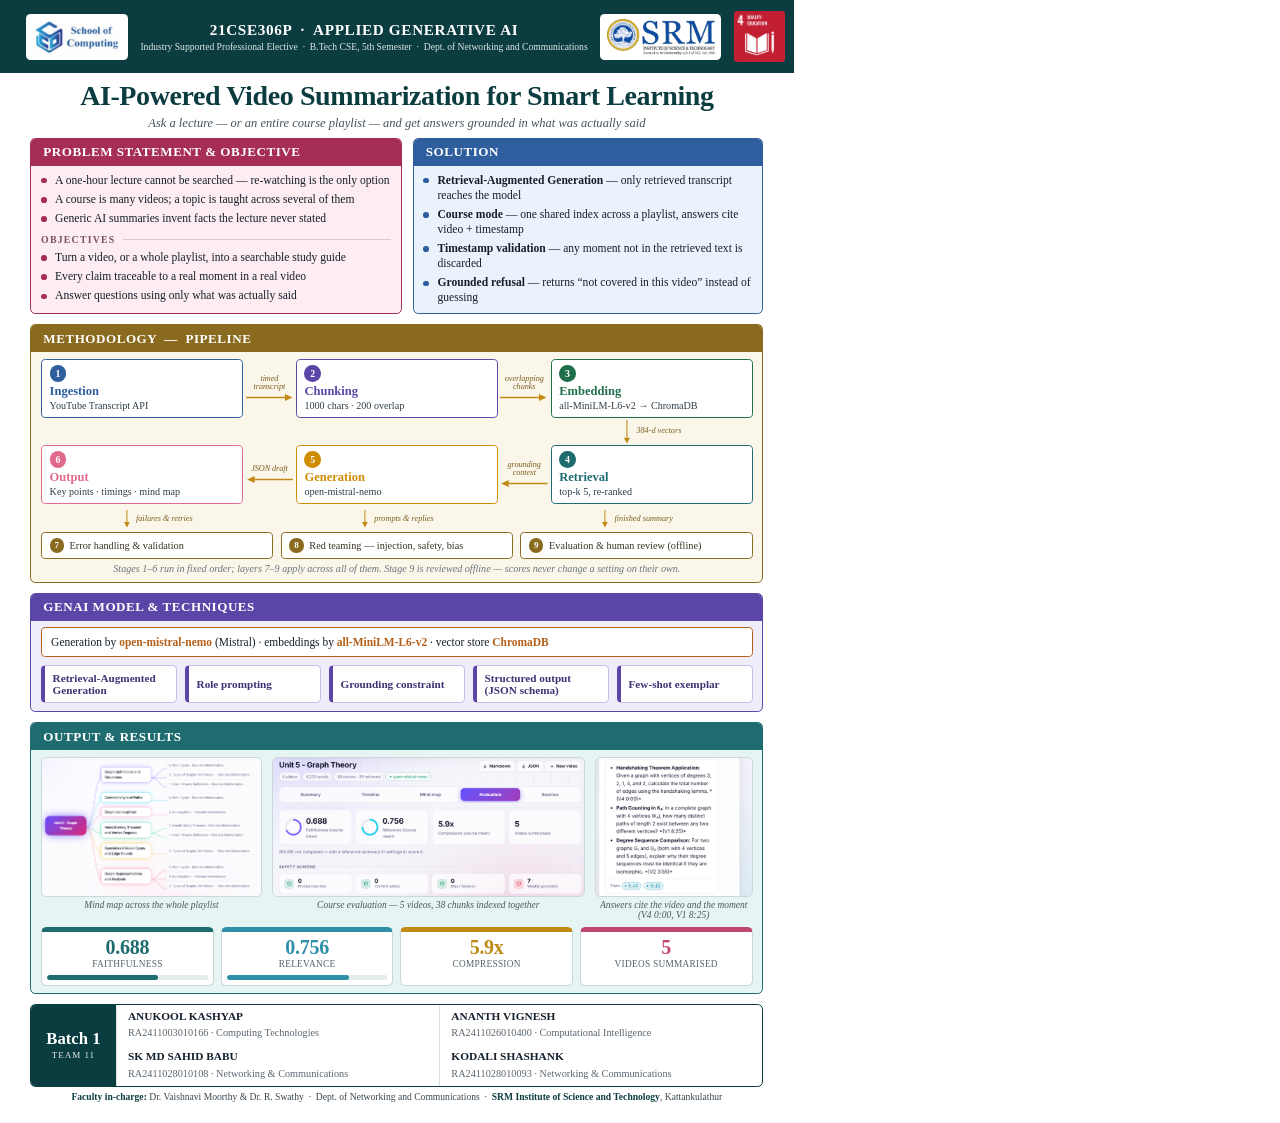
==== docs/Poster_Team11.html @ f467fb9b "Initial commit: LectureLens YouTube lecture and playlist summariser RAG pipeline (ingest, chunk, emb" ====
<!doctype html>
<html lang="en"><head><meta charset="utf-8"><title>Poster — Team 11</title>
<style>
  @page { size: A4 portrait; margin: 0; }
  * { box-sizing: border-box; margin: 0; padding: 0; }
  html, body {
    font-family: Cambria, Caladea, "Liberation Serif", Georgia, serif;
    color: #15202B; background: #fff;
  }
  .sheet { width: 210mm; height: 297mm; padding: 0 0 5mm;
            display: flex; flex-direction: column; overflow: hidden; }

  /* ---------- header band ---------- */
  .band { background: #0B3C40; color: #fff; padding: 3mm 7mm 2.8mm;
           display: flex; align-items: center; gap: 3.4mm; }
  .band .logobox { background: #fff; border-radius: 1.2mm; padding: 1.3mm 1.8mm;
                    display: flex; align-items: center; }
  .band img.soc { height: 9.6mm; }
  .band img.srm { height: 9.6mm; }
  .band img.sdg { height: 13.4mm; border-radius: .8mm; display: block; flex: none; }
  .band .mid { flex: 1; text-align: center; line-height: 1.2; }
  .band .code { font-size: 11.4pt; font-weight: 700; letter-spacing: .5pt; }
  .band .sub { font-size: 7.2pt; opacity: .88; margin-top: .6mm; white-space: nowrap; }

  /* ---------- title ---------- */
  .titlewrap { text-align: center; padding: 2.2mm 8mm 1.8mm; }
  h1 { font-size: 21pt; line-height: 1.08; color: #0B3C40; letter-spacing: -.3pt; }
  .tagline { font-size: 9.4pt; color: #45535D; margin-top: 1.4mm; font-style: italic; }

  .body { padding: 0 8mm; display: flex; flex-direction: column; gap: 2mm; flex: 1;
          justify-content: space-between; }

  /* ---------- team ---------- */
  .teambar { display: flex; border: .35mm solid #0B3C40; border-radius: 1.4mm;
              overflow: hidden; }
  .batch { background: #0B3C40; color: #fff; padding: 1.8mm 4mm; text-align: center;
            display: flex; flex-direction: column; justify-content: center; }
  .batch .b { font-size: 12.5pt; font-weight: 700; line-height: 1; }
  .batch .l { font-size: 6.8pt; letter-spacing: .7pt; opacity: .9; margin-top: .5mm; }
  .members { flex: 1; display: grid; grid-template-columns: 1fr 1fr; }
  .m { padding: 1.4mm 3mm; font-size: 8.5pt; border-left: .25mm solid #DCE2DE; }
  .m span { color: #5A6670; font-size: 7.9pt; }

  /* ---------- panels (the reference house style) ---------- */
  .panel { border: .35mm solid var(--ink); border-radius: 1.4mm; overflow: hidden;
            background: var(--bg); display: flex; flex-direction: column; }
  .phead { background: var(--ink); color: #fff; font-size: 9.8pt; font-weight: 700;
            letter-spacing: .4pt; padding: 1.4mm 3.2mm; display: flex;
            align-items: center; gap: 2mm; }
  .phead svg { flex: none; }
  .pbody { padding: 1.8mm 2.6mm 2mm; flex: 1; }
  .row { display: grid; gap: 2.8mm; }
  .r2 { grid-template-columns: 1fr 1fr; }
  .r-out { grid-template-columns: .78fr 1.22fr; }
  .r-top { grid-template-columns: 1.06fr 1fr; }
  .subhead { font-size: 7.4pt; font-weight: 700; letter-spacing: .9pt;
              color: #7A5061; margin: 2mm 0 1.4mm; display: flex;
              align-items: center; gap: 2mm; }
  .subhead::after { content: ""; flex: 1; height: .3mm; background: #E3C6D1; }

  ul { list-style: none; }
  li { font-size: 8.7pt; line-height: 1.3; padding-left: 3.7mm; position: relative;
        margin-bottom: 1.1mm; }
  li:last-child { margin-bottom: 0; }
  li::before { content: ""; position: absolute; left: 0; top: 1.4mm; width: 1.5mm;
                height: 1.5mm; border-radius: 50%; background: var(--ink); }

  /* ---------- pipeline: snake flow with labelled arrows ---------- */
  .pflow { display: grid; grid-template-columns: 1fr 14mm 1fr 14mm 1fr;
            grid-template-rows: auto 7mm auto; align-items: stretch; }
  .pbox { background: #fff; border: .35mm solid var(--sink); border-radius: 1.2mm;
           padding: 1.5mm 2mm; display: flex; flex-direction: column;
           min-height: 14.4mm; height: 100%; box-sizing: border-box; }
  .num { width: 4.4mm; height: 4.4mm; border-radius: 50%; background: var(--sink);
          color: #fff; font-size: 7.4pt; font-weight: 700; display: flex;
          align-items: center; justify-content: center; margin-bottom: .7mm; }
  .sname { font-size: 9.4pt; font-weight: 700; color: var(--sink); line-height: 1.08; }
  .sdet { font-size: 7.6pt; color: #2F3E48; line-height: 1.18; margin-top: .4mm; }

  /* horizontal connector: label sits above the arrow */
  .parrow { display: flex; flex-direction: column; align-items: center;
             justify-content: center; gap: .4mm; padding: 0 .4mm; }
  .parrow i { font-size: 6.2pt; font-style: italic; color: #7A6020;
               line-height: 1.02; text-align: center; letter-spacing: -.01em; }
  .ar { width: 12.6mm; height: 2.4mm; display: block; }
  .ar line { stroke: #C08A14; stroke-width: 1.6; }
  .ar path { fill: #C08A14; }

  /* vertical connector down the right-hand edge */
  .pdown { display: flex; flex-direction: row; align-items: center;
            justify-content: center; gap: 1.2mm; }
  .pdown i { font-size: 6.2pt; font-style: italic; color: #7A6020; line-height: 1.02; }
  .ad { width: 2.6mm; height: 6.4mm; display: block; flex: none; }
  .ad line { stroke: #C08A14; stroke-width: 1.3; }
  .ad path { fill: #C08A14; }
  .lfeeds { display: grid; grid-template-columns: repeat(3, 1fr); gap: 2mm;
              margin-top: 1.4mm; }
  .lfeed { display: flex; align-items: center; justify-content: center; gap: 1.2mm; }
  .lfeed i { font-size: 6.2pt; font-style: italic; color: #7A6020; line-height: 1.02; }
  .adl { width: 2.6mm; height: 4.8mm; display: block; flex: none; }
  .adl line { stroke: #C08A14; stroke-width: 1.3; }
  .adl path { fill: #C08A14; }
  .layers { display: grid; grid-template-columns: repeat(3, 1fr); gap: 2mm;
             margin-top: 1.2mm; }
  .layer { background: #fff; border: .35mm solid #8A6A1F; border-radius: 1.2mm;
            padding: 1.3mm 2mm; font-size: 7.7pt; color: #3A3426; display: flex;
            align-items: center; gap: 1.5mm; }
  .layer b { background: #8A6A1F; color: #fff; border-radius: 50%; width: 3.8mm;
              height: 3.8mm; font-size: 6.8pt; display: inline-flex;
              align-items: center; justify-content: center; flex: none; }
  .caption { font-size: 7.6pt; color: #6A757D; text-align: center; margin-top: 1.2mm;
              font-style: italic; }

  /* ---------- technique ---------- */
  .modelbox { background: #fff; border: .35mm solid #B4601A; border-radius: 1.2mm;
               padding: 1.7mm 2.4mm; margin-bottom: 2mm; font-size: 8.6pt;
               line-height: 1.3; }
  .modelbox b { color: #B4601A; }
  .pbody.tcol { display: flex; flex-direction: column; }
  .techlist { list-style: none; display: flex; flex-direction: column; gap: 1.6mm;
               flex: 1; justify-content: space-between; }
  /* five names across the sheet instead of stacked in a narrow column */
  .techlist.row5 { flex-direction: row; gap: 2.2mm; justify-content: stretch; }
  .techlist.row5 li { flex: 1; font-size: 8.4pt; padding: 1.6mm 2mm;
                       display: flex; align-items: center; }
  .shots { display: grid; grid-template-columns: 1.58fr 2.24fr 1.13fr; gap: 2.6mm; }
  .sbox { background: #fff; border: .3mm solid #CBD8DA; border-radius: 1.4mm;
           overflow: hidden; display: block; }
  .sbox img { width: 100%; display: block; }
  figcaption { font-size: 7.1pt; color: #4A5861; text-align: center;
                margin-top: .7mm; line-height: 1.12; font-style: italic; }
  .techlist li { background: #fff; border: .35mm solid #C9BEEA; border-left: 1.3mm solid #5B46A8;
                  border-radius: 1.2mm; padding: 1.7mm 2.6mm; font-size: 9.4pt;
                  font-weight: 700; color: #3F3173; line-height: 1.1; margin: 0; }
  .techlist li::before { content: none; }

  /* ---------- output ---------- */
  .shot { border: .3mm solid #CBD8DA; border-radius: 1.4mm; overflow: hidden;
           background: #fff; }
  .shot img { width: 100%; display: block; }
  .metrics { display: grid; grid-template-columns: repeat(4, 1fr); gap: 1.8mm;
              margin-top: 1.6mm; }
  .met { background: #fff; border: .3mm solid #CBD8DA; border-radius: 1.4mm;
          border-top: 1.4mm solid var(--mc); padding: 1.3mm 1.4mm 1.2mm;
          text-align: center; display: flex; flex-direction: column; }
  .met .v { font-size: 15pt; font-weight: 700; color: var(--mc); line-height: 1;
             letter-spacing: -.2pt; }
  .met .k { font-size: 7pt; color: #56636B; margin-top: .6mm; line-height: 1.12;
             letter-spacing: .2pt; text-transform: uppercase; flex: 1; }
  .met .bar { height: 1.5mm; border-radius: .8mm; background: #E4EBEC;
               margin-top: 1.3mm; overflow: hidden; }
  .met .bar span { display: block; height: 100%; background: var(--mc);
                    border-radius: .8mm; }
  .met .barspace { height: 1.5mm; margin-top: 1.3mm; }

  /* ---------- footer ---------- */
  .foot { flex: none; margin: 2.6mm 8mm 0; display: flex; align-items: stretch; gap: 0;
           border: .35mm solid #0B3C40; border-radius: 1.4mm; overflow: hidden; }
  .batchtag { background: #0B3C40; color: #fff; padding: 1.6mm 4mm; text-align: center;
               display: flex; flex-direction: column; justify-content: center; flex: none; }
  .batchtag .b { font-size: 12.5pt; font-weight: 700; line-height: 1; }
  .batchtag .l { font-size: 6.8pt; letter-spacing: .7pt; opacity: .9; margin-top: .5mm; }
  .fteam { flex: 1; display: grid; grid-template-columns: 1fr 1fr; }
  .fm { padding: 1.3mm 3mm; border-left: .25mm solid #DCE2DE; }
  .fm b { font-size: 8.5pt; display: block; line-height: 1.1; }
  .fm span { color: #5A6670; font-size: 7.7pt; }
  .fline { flex: none; margin: 1.2mm 7mm 0; font-size: 7.2pt; line-height: 1.3; color: #3A4750;
            text-align: center; }
  .fline b { color: #0B3C40; }
</style></head>
<body><div class="sheet">

  <div class="band">
    <span class="logobox"><img class="soc" src="[data-uri]" alt="School of Computing"></span>
    <div class="mid">
      <div class="code">21CSE306P &nbsp;&middot;&nbsp; APPLIED GENERATIVE AI</div>
      <div class="sub">Industry Supported Professional Elective &nbsp;&middot;&nbsp;
        B.Tech CSE, 5th Semester &nbsp;&middot;&nbsp;
        Dept. of Networking and Communications</div>
    </div>
    <span class="logobox"><img class="srm" src="[data-uri]" alt="SRM Institute of Science and Technology"></span>
    <img class="sdg" src="[data-uri]" alt="UN Sustainable Development Goal 4">
  </div>

  <div class="titlewrap">
    <h1>AI-Powered Video Summarization for Smart Learning</h1>
    <div class="tagline">Ask a lecture — or an entire course playlist — and get answers grounded in what was actually said</div>
  </div>

  <div class="body">


    <div class="row r-top">
      <div class="panel" style="--ink:#A62D55;--bg:#FDECF1">
        <div class="phead">PROBLEM STATEMENT &amp; OBJECTIVE</div>
        <div class="pbody">
          <ul style="--ink:#A62D55"><li>A one-hour lecture cannot be searched — re-watching is the only option</li><li>A course is many videos; a topic is taught across several of them</li><li>Generic AI summaries invent facts the lecture never stated</li></ul>
          <div class="subhead">OBJECTIVES</div>
          <ul style="--ink:#A62D55"><li>Turn a video, or a whole playlist, into a searchable study guide</li><li>Every claim traceable to a real moment in a real video</li><li>Answer questions using only what was actually said</li></ul>
        </div>
      </div>
      <div class="panel" style="--ink:#2E5E9E;--bg:#EAF2FC">
        <div class="phead">SOLUTION</div>
        <div class="pbody"><ul style="--ink:#2E5E9E"><li><b>Retrieval-Augmented Generation</b> — only retrieved transcript reaches the model</li><li><b>Course mode</b> — one shared index across a playlist, answers cite video + timestamp</li><li><b>Timestamp validation</b> — any moment not in the retrieved text is discarded</li><li><b>Grounded refusal</b> — returns &ldquo;not covered in this video&rdquo; instead of guessing</li></ul></div>
      </div>
    </div>

    <div class="panel" style="--ink:#8A6A1F;--bg:#FBF6EA">
      <div class="phead">METHODOLOGY &nbsp;—&nbsp; PIPELINE</div>
      <div class="pbody">
        <div class="pflow"><div style="grid-area:1/1"><div class="pbox" style="--sink:#2E5E9E"><span class="num">1</span><span class="sname">Ingestion</span><span class="sdet">YouTube Transcript API</span></div></div><div class="parrow" style="grid-area:1/2"><i>timed transcript</i><svg class="ar" viewBox="0 0 44 10" preserveAspectRatio="none"><line x1="0" y1="5" x2="36" y2="5"/><path d="M36 1.2 L43 5 L36 8.8 Z"/></svg></div><div style="grid-area:1/3"><div class="pbox" style="--sink:#5B46A8"><span class="num">2</span><span class="sname">Chunking</span><span class="sdet">1000 chars &middot; 200 overlap</span></div></div><div class="parrow" style="grid-area:1/4"><i>overlapping chunks</i><svg class="ar" viewBox="0 0 44 10" preserveAspectRatio="none"><line x1="0" y1="5" x2="36" y2="5"/><path d="M36 1.2 L43 5 L36 8.8 Z"/></svg></div><div style="grid-area:1/5"><div class="pbox" style="--sink:#1F6F4A"><span class="num">3</span><span class="sname">Embedding</span><span class="sdet">all-MiniLM-L6-v2 &rarr; ChromaDB</span></div></div><div class="pdown" style="grid-area:2/5"><svg class="ad" viewBox="0 0 10 30"><line x1="5" y1="0" x2="5" y2="22"/><path d="M1.2 22 L5 29 L8.8 22 Z"/></svg><i>384-d vectors</i></div><div style="grid-area:3/5"><div class="pbox" style="--sink:#1F6C70"><span class="num">4</span><span class="sname">Retrieval</span><span class="sdet">top-k 5, re-ranked</span></div></div><div class="parrow" style="grid-area:3/4"><i>grounding context</i><svg class="ar" viewBox="0 0 44 10" preserveAspectRatio="none"><line x1="8" y1="5" x2="44" y2="5"/><path d="M8 1.2 L1 5 L8 8.8 Z"/></svg></div><div style="grid-area:3/3"><div class="pbox" style="--sink:#D08C00"><span class="num">5</span><span class="sname">Generation</span><span class="sdet">open-mistral-nemo</span></div></div><div class="parrow" style="grid-area:3/2"><i>JSON draft</i><svg class="ar" viewBox="0 0 44 10" preserveAspectRatio="none"><line x1="8" y1="5" x2="44" y2="5"/><path d="M8 1.2 L1 5 L8 8.8 Z"/></svg></div><div style="grid-area:3/1"><div class="pbox" style="--sink:#E06A8B"><span class="num">6</span><span class="sname">Output</span><span class="sdet">Key points &middot; timings &middot; mind map</span></div></div></div>
        <div class="lfeeds"><div class="lfeed"><svg class="adl" viewBox="0 0 10 24"><line x1="5" y1="0" x2="5" y2="16"/><path d="M1.2 16 L5 23 L8.8 16 Z"/></svg><i>failures &amp; retries</i></div><div class="lfeed"><svg class="adl" viewBox="0 0 10 24"><line x1="5" y1="0" x2="5" y2="16"/><path d="M1.2 16 L5 23 L8.8 16 Z"/></svg><i>prompts &amp; replies</i></div><div class="lfeed"><svg class="adl" viewBox="0 0 10 24"><line x1="5" y1="0" x2="5" y2="16"/><path d="M1.2 16 L5 23 L8.8 16 Z"/></svg><i>finished summary</i></div></div>
        <div class="layers"><div class="layer"><b>7</b>Error handling &amp; validation</div><div class="layer"><b>8</b>Red teaming — injection, safety, bias</div><div class="layer"><b>9</b>Evaluation &amp; human review (offline)</div></div>
        <div class="caption">Stages 1–6 run in fixed order; layers 7–9 apply across all of them.
          Stage 9 is reviewed offline — scores never change a setting on their own.</div>
      </div>
    </div>

    <div class="panel" style="--ink:#5B46A8;--bg:#F0EDFB">
      <div class="phead">GENAI MODEL &amp; TECHNIQUES</div>
      <div class="pbody">
        <div class="modelbox">Generation by <b>open-mistral-nemo</b> (Mistral) &middot; embeddings by <b>all-MiniLM-L6-v2</b> &middot; vector store <b>ChromaDB</b></div>
        <ul class="techlist row5"><li>Retrieval-Augmented Generation</li><li>Role prompting</li><li>Grounding constraint</li><li>Structured output (JSON schema)</li><li>Few-shot exemplar</li></ul>
      </div>
    </div>

    <div class="panel" style="--ink:#1F6C70;--bg:#E6F4F4">
      <div class="phead">OUTPUT &amp; RESULTS</div>
      <div class="pbody">
        <div class="shots"><figure><div class="sbox"><img src="[data-uri]" alt="Mind map across the whole playlist"></div><figcaption>Mind map across the whole playlist</figcaption></figure><figure><div class="sbox"><img src="[data-uri]" alt="Course evaluation - 5 videos, 38 chunks indexed together"></div><figcaption>Course evaluation &mdash; 5 videos, 38 chunks indexed together</figcaption></figure><figure><div class="sbox"><img src="[data-uri]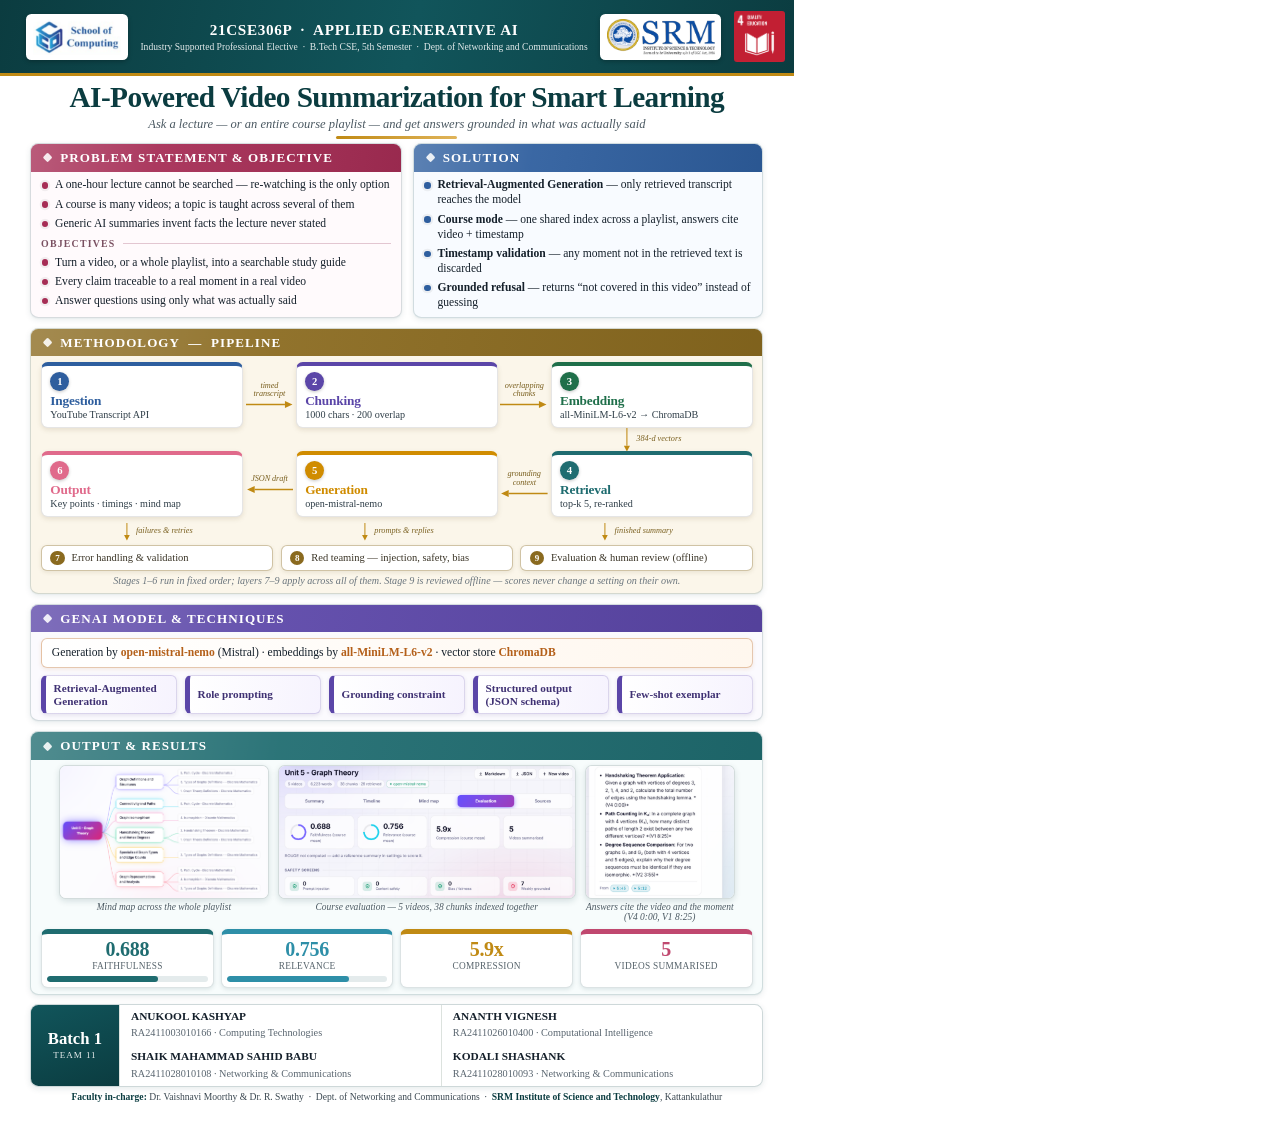
